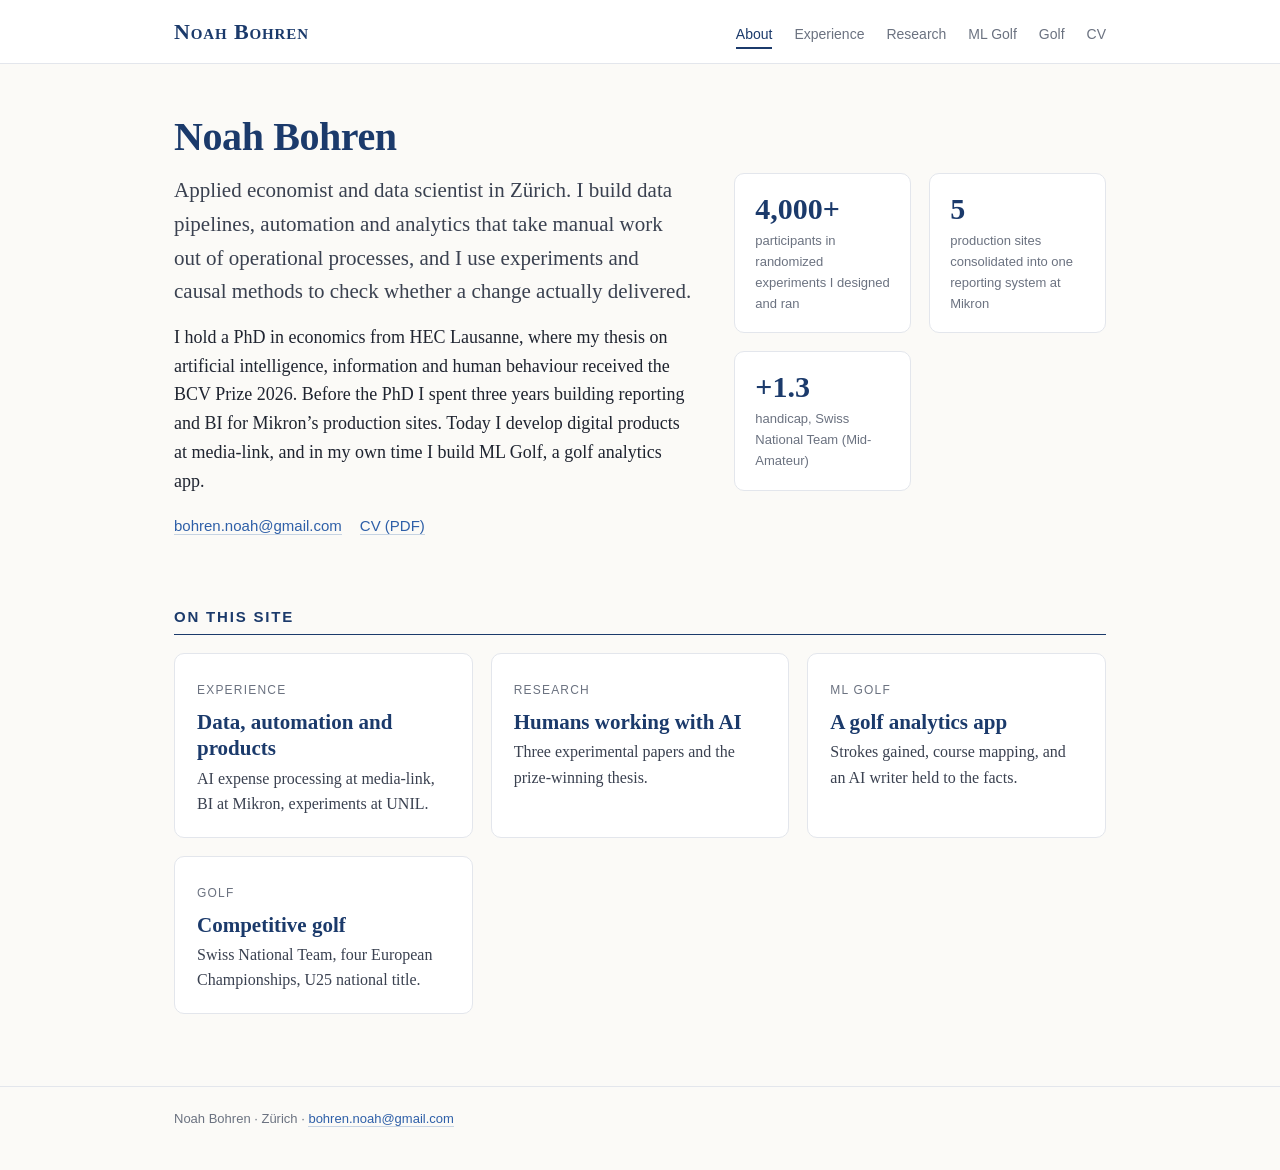
==== index.html @ 7a250a1e "Personal website: about, experience, research, ML Golf, golf, CV Co-Authored-By: Claude Opus 5.5 <no" ====
<!DOCTYPE html>
<html lang="en">
<head>
  <meta charset="utf-8">
  <meta name="viewport" content="width=device-width, initial-scale=1">
  <title>Noah Bohren</title>
  <meta name="description" content="Applied economist and data scientist in Zürich.">
  <link rel="stylesheet" href="assets/style.css">
</head>
<body>
<header class="site-header">
  <div class="inner">
    <a class="brand" href="index.html">Noah Bohren</a>
    <nav>
      <a href="index.html" aria-current="page">About</a>
      <a href="experience.html">Experience</a>
      <a href="research.html">Research</a>
      <a href="ml-golf.html">ML Golf</a>
      <a href="golf.html">Golf</a>
      <a href="docs/CV_Noah_Bohren.pdf">CV</a>
    </nav>
  </div>
</header>
<main>

<section class="hero">
  <div>
    <h1>Noah Bohren</h1>
    <p class="lede">Applied economist and data scientist in Z&uuml;rich. I build data pipelines, automation and analytics that take manual work out of operational processes, and I use experiments and causal methods to check whether a change actually delivered.</p>
    <p>I hold a PhD in economics from HEC Lausanne, where my thesis on artificial intelligence, information and human behaviour received the BCV Prize 2026. Before the PhD I spent three years building reporting and BI for Mikron&rsquo;s production sites. Today I develop digital products at media-link, and in my own time I build ML Golf, a golf analytics app.</p>
    <p class="contact"><a href="mailto:bohren.noah@gmail.com">bohren.noah@gmail.com</a><a href="docs/CV_Noah_Bohren.pdf">CV (PDF)</a></p>
  </div>
  <div class="stats" style="margin:0">
    <div class="stat"><div class="num">4,000+</div><div class="lbl">participants in randomized experiments I designed and ran</div></div>
    <div class="stat"><div class="num">5</div><div class="lbl">production sites consolidated into one reporting system at Mikron</div></div>
    <div class="stat"><div class="num">+1.3</div><div class="lbl">handicap, Swiss National Team (Mid-Amateur)</div></div>
  </div>
</section>

<h2>On this site</h2>
<div class="cards">
  <a class="card" href="experience.html"><span class="kicker">Experience</span><h3>Data, automation and products</h3><p>AI expense processing at media-link, BI at Mikron, experiments at UNIL.</p></a>
  <a class="card" href="research.html"><span class="kicker">Research</span><h3>Humans working with AI</h3><p>Three experimental papers and the prize-winning thesis.</p></a>
  <a class="card" href="ml-golf.html"><span class="kicker">ML Golf</span><h3>A golf analytics app</h3><p>Strokes gained, course mapping, and an AI writer held to the facts.</p></a>
  <a class="card" href="golf.html"><span class="kicker">Golf</span><h3>Competitive golf</h3><p>Swiss National Team, four European Championships, U25 national title.</p></a>
</div>

</main>
<footer>
  <div class="inner">Noah Bohren &middot; Z&uuml;rich &middot; <a href="mailto:bohren.noah@gmail.com">bohren.noah@gmail.com</a></div>
</footer>
</body>
</html>
---- assets/style.css ----
:root {
  --navy: #1b3a6b;
  --ink: #1f2430;
  --muted: #6b7280;
  --line: #e3e6ec;
  --paper: #fbfaf7;
  --tint: #f2f4f7;
  --link: #2e5fa8;
  --serif: "Palatino Linotype", Palatino, "Book Antiqua", "URW Palladio L", Georgia, serif;
  --sans: -apple-system, BlinkMacSystemFont, "Segoe UI", Helvetica, Arial, sans-serif;
}

* { box-sizing: border-box; }

html { -webkit-text-size-adjust: 100%; }

body {
  margin: 0;
  background: var(--paper);
  color: var(--ink);
  font-family: var(--serif);
  font-size: 18px;
  line-height: 1.6;
}

a { color: var(--link); text-decoration: none; border-bottom: 1px solid rgba(46, 95, 168, .25); }
a:hover { border-bottom-color: var(--link); }

/* header */
.site-header {
  border-bottom: 1px solid var(--line);
  background: #fff;
  position: sticky; top: 0; z-index: 10;
}
.site-header .inner {
  max-width: 980px; margin: 0 auto; padding: 14px 24px;
  display: flex; align-items: baseline; justify-content: space-between; gap: 24px; flex-wrap: wrap;
}
.brand {
  font-variant: small-caps; letter-spacing: .04em; font-size: 22px; font-weight: 700;
  color: var(--navy); border: 0;
}
nav { display: flex; gap: 22px; flex-wrap: wrap; font-family: var(--sans); font-size: 14px; }
nav a { color: var(--muted); border: 0; padding-bottom: 2px; }
nav a:hover { color: var(--navy); }
nav a[aria-current="page"] { color: var(--navy); border-bottom: 2px solid var(--navy); }

/* layout */
main { max-width: 980px; margin: 0 auto; padding: 48px 24px 72px; }
.narrow { max-width: 720px; }

h1, h2, h3 { color: var(--navy); line-height: 1.25; font-weight: 700; }
h1 { font-size: 40px; margin: 0 0 12px; letter-spacing: -.01em; }
h2 {
  font-size: 15px; font-family: var(--sans); text-transform: uppercase; letter-spacing: .12em;
  margin: 56px 0 18px; padding-bottom: 8px; border-bottom: 1px solid var(--navy);
}
h3 { font-size: 21px; margin: 0 0 4px; }

.lede { font-size: 21px; color: #3a4150; max-width: 720px; }
.meta { font-family: var(--sans); font-size: 13.5px; color: var(--muted); }
p { margin: 0 0 14px; }

/* entries */
.entry { padding: 22px 0; border-bottom: 1px solid var(--line); }
.entry:last-child { border-bottom: 0; }
.entry-head { display: flex; justify-content: space-between; align-items: baseline; gap: 16px; flex-wrap: wrap; }
.entry p { max-width: 720px; }
.entry ul { margin: 8px 0 0; padding-left: 20px; max-width: 720px; }
.entry li { margin-bottom: 6px; }

/* cards */
.cards { display: grid; grid-template-columns: repeat(auto-fit, minmax(260px, 1fr)); gap: 18px; margin-top: 8px; }
.card {
  display: block; background: #fff; border: 1px solid var(--line); border-radius: 10px;
  padding: 20px 22px; color: var(--ink);
}
a.card:hover { border-color: var(--navy); }
.card .kicker { font-family: var(--sans); font-size: 12px; text-transform: uppercase; letter-spacing: .1em; color: var(--muted); }
.card h3 { margin-top: 6px; }
.card p { font-size: 16px; color: #3a4150; margin: 0; }

/* figures */
figure { margin: 0; }
figcaption { font-family: var(--sans); font-size: 13px; color: var(--muted); margin-top: 8px; }
.shots { display: grid; grid-template-columns: repeat(3, 1fr); gap: 18px; margin: 28px 0 8px; }
.shots img { width: 100%; border-radius: 22px; border: 1px solid #d5d8de; display: block; }
.wide { width: 100%; border-radius: 10px; display: block; }

.stats { display: grid; grid-template-columns: repeat(auto-fit, minmax(160px, 1fr)); gap: 18px; margin: 28px 0; }
.stat { background: #fff; border: 1px solid var(--line); border-radius: 10px; padding: 18px 20px; }
.stat .num { font-size: 30px; color: var(--navy); font-weight: 700; line-height: 1.1; }
.stat .lbl { font-family: var(--sans); font-size: 13px; color: var(--muted); margin-top: 6px; }

.pill {
  display: inline-block; font-family: var(--sans); font-size: 12.5px; color: var(--navy);
  background: var(--tint); border-radius: 999px; padding: 3px 10px; margin: 0 6px 6px 0;
}

.paper { padding: 22px 0; border-bottom: 1px solid var(--line); }
.paper .links { font-family: var(--sans); font-size: 14px; margin-top: 6px; }
.paper .links a { margin-right: 16px; }

.hero { display: grid; grid-template-columns: 1.4fr 1fr; gap: 40px; align-items: center; }
.contact { font-family: var(--sans); font-size: 15px; margin-top: 18px; }
.contact a { margin-right: 18px; }

footer { border-top: 1px solid var(--line); }
footer .inner { max-width: 980px; margin: 0 auto; padding: 22px 24px 40px; font-family: var(--sans); font-size: 13px; color: var(--muted); }

@media (max-width: 760px) {
  body { font-size: 17px; }
  h1 { font-size: 32px; }
  .hero { grid-template-columns: 1fr; }
  .shots { grid-template-columns: 1fr 1fr; }
  .shots figure:last-child { display: none; }
  main { padding-top: 32px; }
}
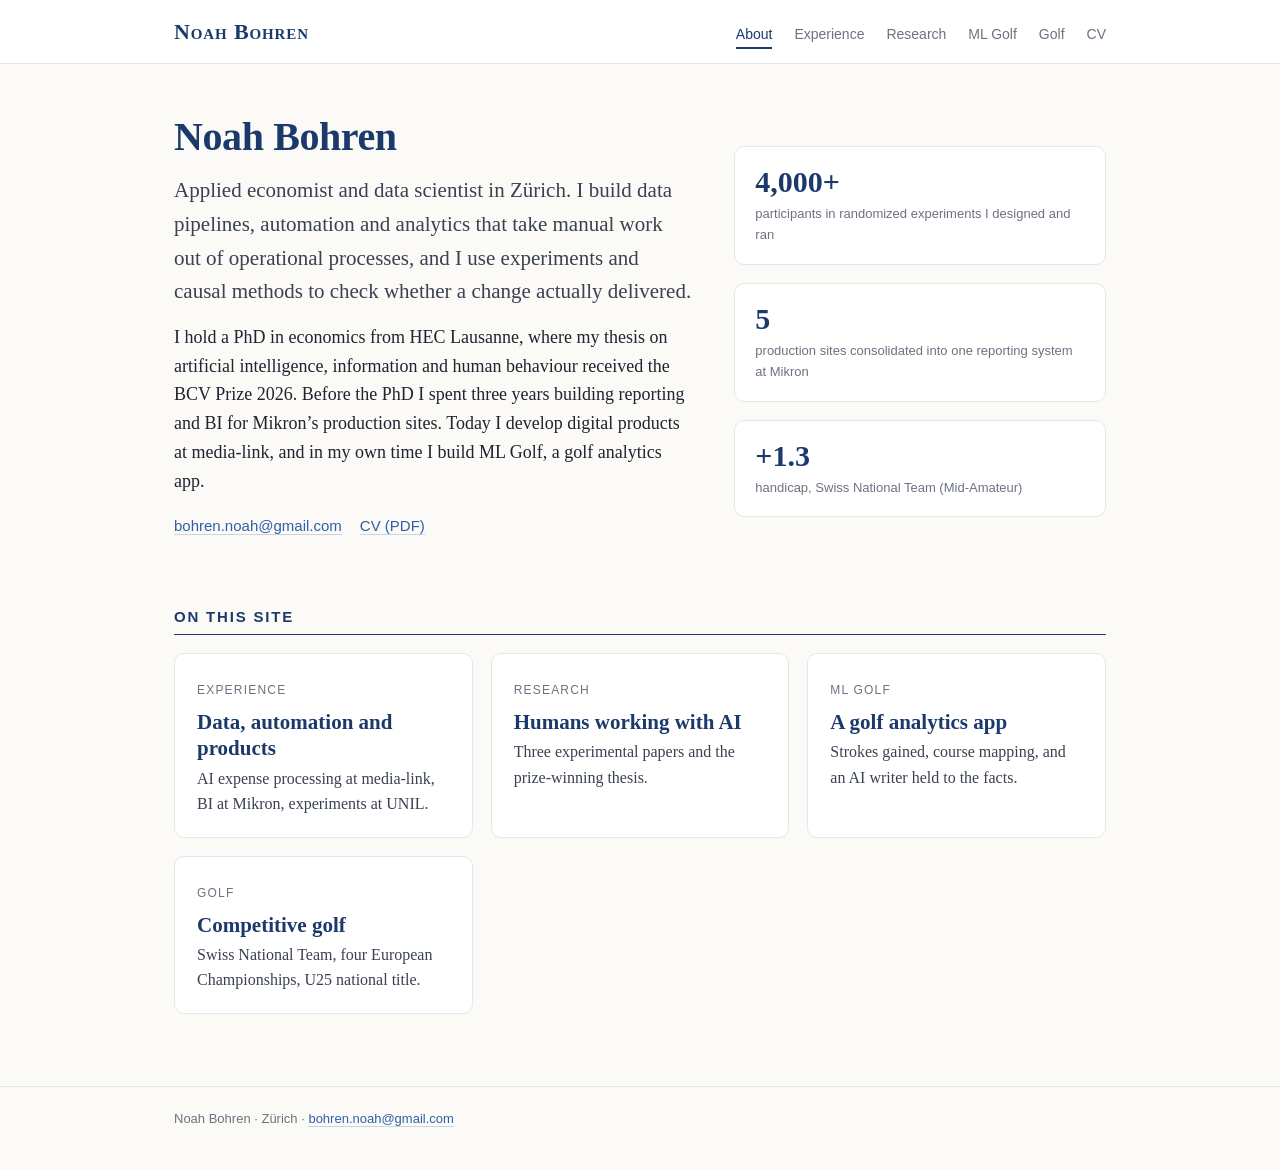
==== commit d4b847a4: "Stack home-page stats; update CV PDF Co-Authored-By: Claude Opus 5.5 <noreply@anthropic.com> Claude-" ====
--- a/index.html
+++ b/index.html
@@ -30,7 +30,7 @@
     <p>I hold a PhD in economics from HEC Lausanne, where my thesis on artificial intelligence, information and human behaviour received the BCV Prize 2026. Before the PhD I spent three years building reporting and BI for Mikron&rsquo;s production sites. Today I develop digital products at media-link, and in my own time I build ML Golf, a golf analytics app.</p>
     <p class="contact"><a href="mailto:bohren.noah@gmail.com">bohren.noah@gmail.com</a><a href="docs/CV_Noah_Bohren.pdf">CV (PDF)</a></p>
   </div>
-  <div class="stats" style="margin:0">
+  <div class="stats hero-stats">
     <div class="stat"><div class="num">4,000+</div><div class="lbl">participants in randomized experiments I designed and ran</div></div>
     <div class="stat"><div class="num">5</div><div class="lbl">production sites consolidated into one reporting system at Mikron</div></div>
     <div class="stat"><div class="num">+1.3</div><div class="lbl">handicap, Swiss National Team (Mid-Amateur)</div></div>
--- a/assets/style.css
+++ b/assets/style.css
@@ -116,3 +116,5 @@
   .shots figure:last-child { display: none; }
   main { padding-top: 32px; }
 }
+
+.hero-stats { grid-template-columns: 1fr; margin: 0; }
